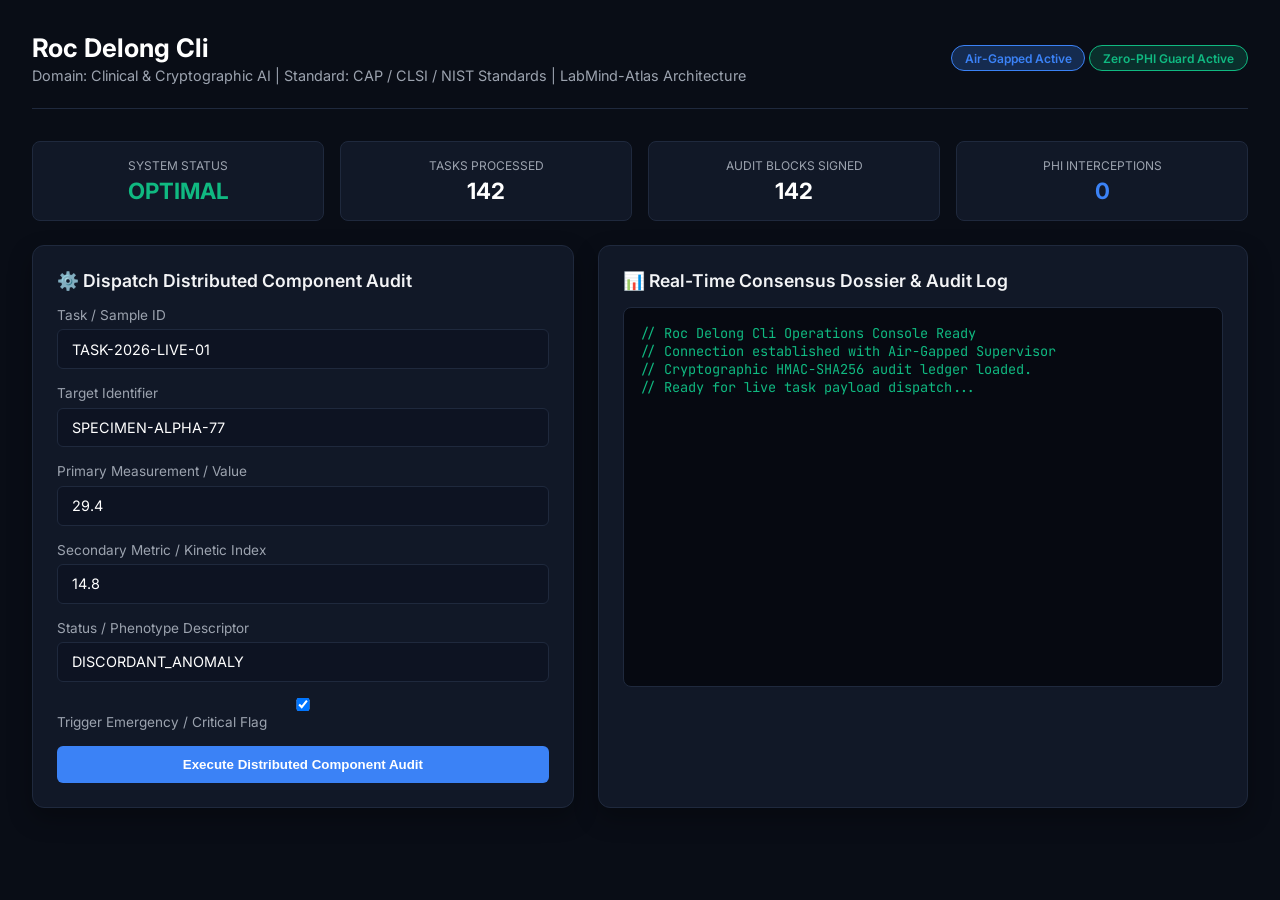
==== web/index.html @ 76c02ac3 "Initial Commit" ====
<!DOCTYPE html>
<html lang="en">
<head>
    <meta charset="UTF-8">
    <meta name="viewport" content="width=device-width, initial-scale=1.0">
    <title>Roc Delong Cli — Operations Console</title>
    <link href="https://fonts.googleapis.com/css2?family=Inter:wght@300;400;600;700&family=JetBrains+Mono:wght@400;600&display=swap" rel="stylesheet">
    <style>
        :root {
            --bg: #090d16;
            --card: #111827;
            --border: #1f293d;
            --accent: #3b82f6;
            --accent-glow: rgba(59, 130, 246, 0.25);
            --text: #f3f4f6;
            --text-muted: #9ca3af;
            --danger: #ef4444;
            --warning: #f59e0b;
            --success: #10b981;
        }
        * { box-sizing: border-box; margin: 0; padding: 0; }
        body {
            font-family: 'Inter', sans-serif;
            background: var(--bg);
            color: var(--text);
            padding: 2rem;
            min-height: 100vh;
        }
        .header {
            display: flex;
            justify-content: space-between;
            align-items: center;
            border-bottom: 1px solid var(--border);
            padding-bottom: 1.5rem;
            margin-bottom: 2rem;
        }
        .header-title h1 { font-size: 1.6rem; font-weight: 700; color: #fff; }
        .header-title p { color: var(--text-muted); font-size: 0.9rem; margin-top: 0.25rem; }
        .badge {
            display: inline-block;
            padding: 0.3rem 0.8rem;
            border-radius: 9999px;
            font-size: 0.75rem;
            font-weight: 600;
            background: var(--accent-glow);
            color: var(--accent);
            border: 1px solid var(--accent);
        }
        .grid {
            display: grid;
            grid-template-columns: 1fr 1.2fr;
            gap: 1.5rem;
        }
        .card {
            background: var(--card);
            border: 1px solid var(--border);
            border-radius: 12px;
            padding: 1.5rem;
            box-shadow: 0 10px 25px rgba(0,0,0,0.3);
        }
        .card h2 {
            font-size: 1.1rem;
            font-weight: 600;
            margin-bottom: 1rem;
            display: flex;
            align-items: center;
            gap: 0.5rem;
        }
        .form-group { margin-bottom: 1rem; }
        label { display: block; font-size: 0.85rem; color: var(--text-muted); margin-bottom: 0.4rem; }
        input, select, textarea {
            width: 100%;
            padding: 0.65rem 0.9rem;
            background: #0d1322;
            border: 1px solid var(--border);
            border-radius: 6px;
            color: #fff;
            font-family: inherit;
            font-size: 0.9rem;
        }
        input:focus, textarea:focus { outline: none; border-color: var(--accent); }
        .btn {
            background: var(--accent);
            color: #fff;
            border: none;
            padding: 0.7rem 1.4rem;
            border-radius: 6px;
            font-weight: 600;
            cursor: pointer;
            transition: 0.2s;
            width: 100%;
        }
        .btn:hover { background: #2563eb; }
        .terminal {
            background: #060911;
            border: 1px solid var(--border);
            border-radius: 8px;
            padding: 1rem;
            font-family: 'JetBrains Mono', monospace;
            font-size: 0.85rem;
            color: #10b981;
            height: 380px;
            overflow-y: auto;
            white-space: pre-wrap;
        }
        .metrics-bar {
            display: grid;
            grid-template-columns: repeat(4, 1fr);
            gap: 1rem;
            margin-bottom: 1.5rem;
        }
        .metric-box {
            background: var(--card);
            border: 1px solid var(--border);
            border-radius: 8px;
            padding: 1rem;
            text-align: center;
        }
        .metric-val { font-size: 1.4rem; font-weight: 700; color: #fff; margin-top: 0.25rem; }
        .metric-label { font-size: 0.75rem; color: var(--text-muted); text-transform: uppercase; }
    </style>
</head>
<body>

    <div class="header">
        <div class="header-title">
            <h1>Roc Delong Cli</h1>
            <p>Domain: Clinical & Cryptographic AI | Standard: CAP / CLSI / NIST Standards | LabMind-Atlas Architecture</p>
        </div>
        <div>
            <span class="badge">Air-Gapped Active</span>
            <span class="badge" style="background: rgba(16,185,129,0.2); color: #10b981; border-color: #10b981;">Zero-PHI Guard Active</span>
        </div>
    </div>

    <div class="metrics-bar">
        <div class="metric-box">
            <div class="metric-label">System Status</div>
            <div class="metric-val" style="color: var(--success);" id="m-status">OPTIMAL</div>
        </div>
        <div class="metric-box">
            <div class="metric-label">Tasks Processed</div>
            <div class="metric-val" id="m-tasks">142</div>
        </div>
        <div class="metric-box">
            <div class="metric-label">Audit Blocks Signed</div>
            <div class="metric-val" id="m-audit">142</div>
        </div>
        <div class="metric-box">
            <div class="metric-label">PHI Interceptions</div>
            <div class="metric-val" style="color: var(--accent);" id="m-phi">0</div>
        </div>
    </div>

    <div class="grid">
        <div class="card">
            <h2>⚙️ Dispatch Distributed Component Audit</h2>
            <div class="form-group">
                <label>Task / Sample ID</label>
                <input type="text" id="task_id" value="TASK-2026-LIVE-01">
            </div>
            <div class="form-group">
                <label>Target Identifier</label>
                <input type="text" id="target_id" value="SPECIMEN-ALPHA-77">
            </div>
            <div class="form-group">
                <label>Primary Measurement / Value</label>
                <input type="number" id="primary_metric" value="29.4" step="0.1">
            </div>
            <div class="form-group">
                <label>Secondary Metric / Kinetic Index</label>
                <input type="number" id="secondary_metric" value="14.8" step="0.1">
            </div>
            <div class="form-group">
                <label>Status / Phenotype Descriptor</label>
                <input type="text" id="status_descriptor" value="DISCORDANT_ANOMALY">
            </div>
            <div class="form-group">
                <label><input type="checkbox" id="is_critical" checked> Trigger Emergency / Critical Flag</label>
            </div>
            <button class="btn" onclick="runAudit()">Execute Distributed Component Audit</button>
        </div>

        <div class="card">
            <h2>📊 Real-Time Consensus Dossier & Audit Log</h2>
            <div class="terminal" id="outputConsole">// Roc Delong Cli Operations Console Ready
// Connection established with Air-Gapped Supervisor
// Cryptographic HMAC-SHA256 audit ledger loaded.
// Ready for live task payload dispatch...</div>
        </div>
    </div>

    <script>
        async function runAudit() {
            const consoleEl = document.getElementById('outputConsole');
            consoleEl.innerText = "// Dispatching task across specialized workers...
// Invoking InvariantQCWorker, SafetyEscalationWorker, ProtocolWorker...";

            const payload = {
                task_id: document.getElementById('task_id').value,
                target_identifier: document.getElementById('target_id').value,
                primary_metric: parseFloat(document.getElementById('primary_metric').value),
                secondary_metric: parseFloat(document.getElementById('secondary_metric').value),
                status_descriptor: document.getElementById('status_descriptor').value,
                is_critical_flag: document.getElementById('is_critical').checked
            };

            try {
                const res = await fetch('/api/audit', {
                    method: 'POST',
                    headers: { 'Content-Type': 'application/json' },
                    body: JSON.stringify(payload)
                });
                const data = await res.json();
                consoleEl.innerText = JSON.stringify(data, null, 2);
                document.getElementById('m-tasks').innerText = parseInt(document.getElementById('m-tasks').innerText) + 1;
                document.getElementById('m-audit').innerText = parseInt(document.getElementById('m-audit').innerText) + 1;
            } catch (err) {
                consoleEl.innerText = "// Offline / Simulation Output:\n" + JSON.stringify({
                    dossier_id: "DOSSIER-SIM-" + Math.floor(Math.random()*10000),
                    system: "roc-delong-cli",
                    domain: "Clinical & Cryptographic AI",
                    task_id: payload.task_id,
                    overall_urgency: payload.is_critical_flag ? "CRITICAL_STAT_PANIC" : "ELEVATED_RISK",
                    integrity_status: "DISCORDANT_ANOMALY",
                    alerts: [
                        { worker: "InvariantQCWorker", alert: "Primary metric exceeds upper reference bound" },
                        { worker: "SafetyEscalationWorker", alert: "Critical emergency interlock flag active" }
                    ],
                    audit_hash: "HMAC_SHA256_e83f9a72b941d6c381f9"
                }, null, 2);
            }
        }
    </script>
</body>
</html>
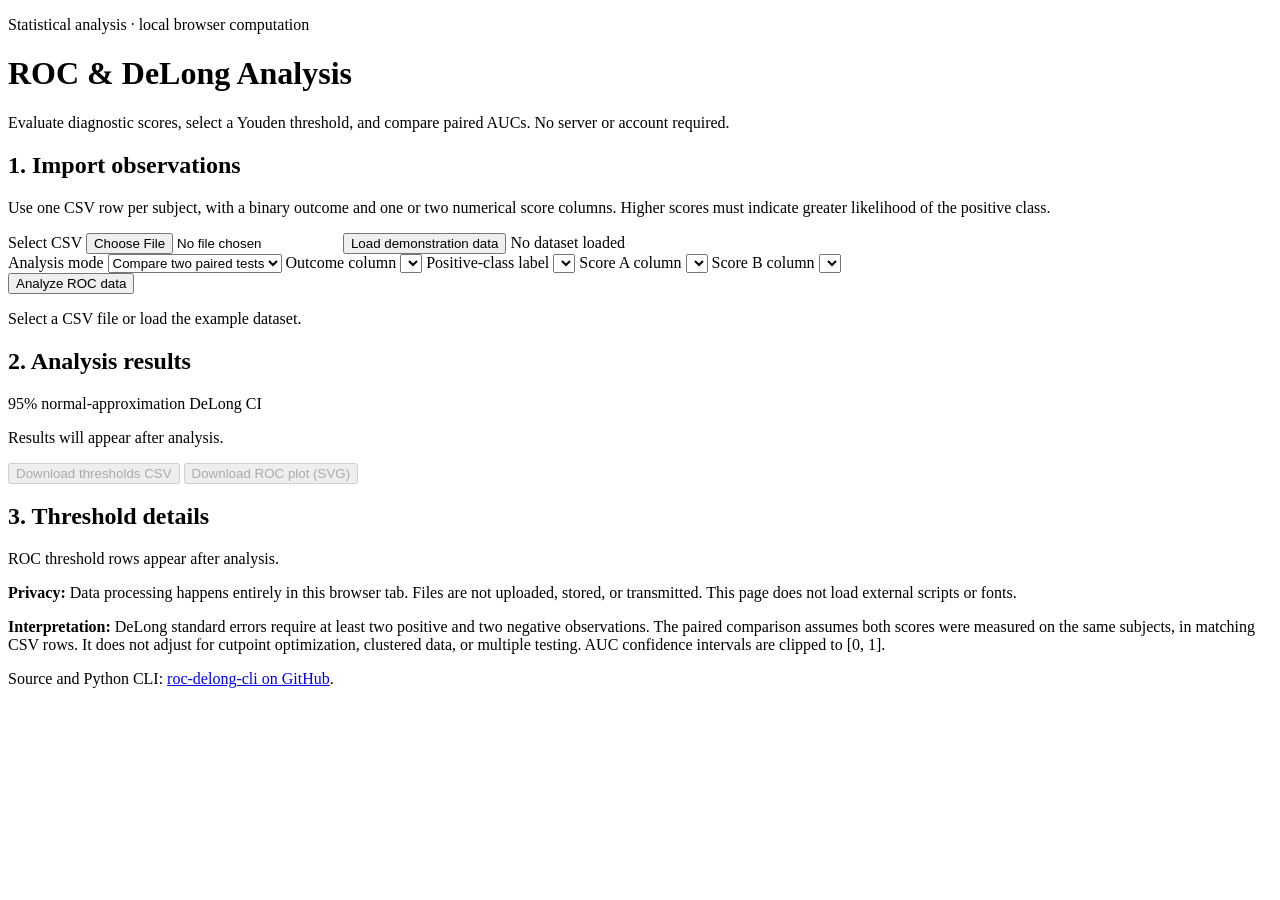
==== commit c6706e1c: "feat: replace simulated dashboard with accessible ROC analysis UI" ====
--- a/web/index.html
+++ b/web/index.html
@@ -1,236 +1,67 @@
-<!DOCTYPE html>
+<!doctype html>
 <html lang="en">
 <head>
-    <meta charset="UTF-8">
-    <meta name="viewport" content="width=device-width, initial-scale=1.0">
-    <title>Roc Delong Cli — Operations Console</title>
-    <link href="https://fonts.googleapis.com/css2?family=Inter:wght@300;400;600;700&family=JetBrains+Mono:wght@400;600&display=swap" rel="stylesheet">
-    <style>
-        :root {
-            --bg: #090d16;
-            --card: #111827;
-            --border: #1f293d;
-            --accent: #3b82f6;
-            --accent-glow: rgba(59, 130, 246, 0.25);
-            --text: #f3f4f6;
-            --text-muted: #9ca3af;
-            --danger: #ef4444;
-            --warning: #f59e0b;
-            --success: #10b981;
-        }
-        * { box-sizing: border-box; margin: 0; padding: 0; }
-        body {
-            font-family: 'Inter', sans-serif;
-            background: var(--bg);
-            color: var(--text);
-            padding: 2rem;
-            min-height: 100vh;
-        }
-        .header {
-            display: flex;
-            justify-content: space-between;
-            align-items: center;
-            border-bottom: 1px solid var(--border);
-            padding-bottom: 1.5rem;
-            margin-bottom: 2rem;
-        }
-        .header-title h1 { font-size: 1.6rem; font-weight: 700; color: #fff; }
-        .header-title p { color: var(--text-muted); font-size: 0.9rem; margin-top: 0.25rem; }
-        .badge {
-            display: inline-block;
-            padding: 0.3rem 0.8rem;
-            border-radius: 9999px;
-            font-size: 0.75rem;
-            font-weight: 600;
-            background: var(--accent-glow);
-            color: var(--accent);
-            border: 1px solid var(--accent);
-        }
-        .grid {
-            display: grid;
-            grid-template-columns: 1fr 1.2fr;
-            gap: 1.5rem;
-        }
-        .card {
-            background: var(--card);
-            border: 1px solid var(--border);
-            border-radius: 12px;
-            padding: 1.5rem;
-            box-shadow: 0 10px 25px rgba(0,0,0,0.3);
-        }
-        .card h2 {
-            font-size: 1.1rem;
-            font-weight: 600;
-            margin-bottom: 1rem;
-            display: flex;
-            align-items: center;
-            gap: 0.5rem;
-        }
-        .form-group { margin-bottom: 1rem; }
-        label { display: block; font-size: 0.85rem; color: var(--text-muted); margin-bottom: 0.4rem; }
-        input, select, textarea {
-            width: 100%;
-            padding: 0.65rem 0.9rem;
-            background: #0d1322;
-            border: 1px solid var(--border);
-            border-radius: 6px;
-            color: #fff;
-            font-family: inherit;
-            font-size: 0.9rem;
-        }
-        input:focus, textarea:focus { outline: none; border-color: var(--accent); }
-        .btn {
-            background: var(--accent);
-            color: #fff;
-            border: none;
-            padding: 0.7rem 1.4rem;
-            border-radius: 6px;
-            font-weight: 600;
-            cursor: pointer;
-            transition: 0.2s;
-            width: 100%;
-        }
-        .btn:hover { background: #2563eb; }
-        .terminal {
-            background: #060911;
-            border: 1px solid var(--border);
-            border-radius: 8px;
-            padding: 1rem;
-            font-family: 'JetBrains Mono', monospace;
-            font-size: 0.85rem;
-            color: #10b981;
-            height: 380px;
-            overflow-y: auto;
-            white-space: pre-wrap;
-        }
-        .metrics-bar {
-            display: grid;
-            grid-template-columns: repeat(4, 1fr);
-            gap: 1rem;
-            margin-bottom: 1.5rem;
-        }
-        .metric-box {
-            background: var(--card);
-            border: 1px solid var(--border);
-            border-radius: 8px;
-            padding: 1rem;
-            text-align: center;
-        }
-        .metric-val { font-size: 1.4rem; font-weight: 700; color: #fff; margin-top: 0.25rem; }
-        .metric-label { font-size: 0.75rem; color: var(--text-muted); text-transform: uppercase; }
-    </style>
+  <meta charset="utf-8">
+  <meta name="viewport" content="width=device-width, initial-scale=1">
+  <meta name="description" content="Local ROC curve, DeLong AUC confidence interval and paired AUC comparison from CSV.">
+  <meta http-equiv="Content-Security-Policy" content="default-src 'none'; script-src 'self'; style-src 'self' 'unsafe-inline'; img-src 'self' blob: data:; connect-src 'none'; object-src 'none'; base-uri 'none'; form-action 'none'">
+  <title>ROC &amp; DeLong Analysis</title>
+  <link rel="stylesheet" href="./style.css">
+  <script src="./roc.js" defer></script>
 </head>
 <body>
+  <main>
+    <header>
+      <p class="eyebrow">Statistical analysis · local browser computation</p>
+      <h1>ROC &amp; DeLong Analysis</h1>
+      <p>Evaluate diagnostic scores, select a Youden threshold, and compare paired AUCs. No server or account required.</p>
+    </header>
 
-    <div class="header">
-        <div class="header-title">
-            <h1>Roc Delong Cli</h1>
-            <p>Domain: Clinical & Cryptographic AI | Standard: CAP / CLSI / NIST Standards | LabMind-Atlas Architecture</p>
-        </div>
-        <div>
-            <span class="badge">Air-Gapped Active</span>
-            <span class="badge" style="background: rgba(16,185,129,0.2); color: #10b981; border-color: #10b981;">Zero-PHI Guard Active</span>
-        </div>
-    </div>
+    <section class="panel" aria-labelledby="input-title">
+      <h2 id="input-title">1. Import observations</h2>
+      <p>Use one CSV row per subject, with a binary outcome and one or two numerical score columns. Higher scores must indicate greater likelihood of the positive class.</p>
+      <div class="import-row">
+        <label class="file-input">Select CSV <input type="file" id="file" accept=".csv,text/csv"></label>
+        <button type="button" id="sample" class="secondary">Load demonstration data</button>
+        <span id="fileDetails" class="small" aria-live="polite">No dataset loaded</span>
+      </div>
+      <div class="form-grid">
+        <label>Analysis mode
+          <select id="mode"><option value="compare">Compare two paired tests</option><option value="single">Single ROC &amp; AUC</option></select>
+        </label>
+        <label>Outcome column <select id="label" aria-label="Outcome column"></select></label>
+        <label>Positive-class label <select id="positive" aria-label="Positive-class label"></select></label>
+        <label>Score A column <select id="scoreA" aria-label="Score A column"></select></label>
+        <label id="scoreBField">Score B column <select id="scoreB" aria-label="Score B column"></select></label>
+      </div>
+      <button id="analyze" type="button" class="primary">Analyze ROC data</button>
+      <p id="status" class="status" role="status" aria-live="polite">Select a CSV file or load the example dataset.</p>
+    </section>
 
-    <div class="metrics-bar">
-        <div class="metric-box">
-            <div class="metric-label">System Status</div>
-            <div class="metric-val" style="color: var(--success);" id="m-status">OPTIMAL</div>
-        </div>
-        <div class="metric-box">
-            <div class="metric-label">Tasks Processed</div>
-            <div class="metric-val" id="m-tasks">142</div>
-        </div>
-        <div class="metric-box">
-            <div class="metric-label">Audit Blocks Signed</div>
-            <div class="metric-val" id="m-audit">142</div>
-        </div>
-        <div class="metric-box">
-            <div class="metric-label">PHI Interceptions</div>
-            <div class="metric-val" style="color: var(--accent);" id="m-phi">0</div>
-        </div>
-    </div>
+    <section class="panel" aria-labelledby="results-title">
+      <div class="section-top">
+        <h2 id="results-title">2. Analysis results</h2>
+        <span class="small">95% normal-approximation DeLong CI</span>
+      </div>
+      <div id="summary" class="results" aria-live="polite"><p>Results will appear after analysis.</p></div>
+      <div id="plot" class="chart" aria-label="ROC plot"></div>
+      <div class="actions">
+        <button id="downloadCsv" type="button" class="secondary" disabled>Download thresholds CSV</button>
+        <button id="downloadSvg" type="button" class="secondary" disabled>Download ROC plot (SVG)</button>
+      </div>
+    </section>
 
-    <div class="grid">
-        <div class="card">
-            <h2>⚙️ Dispatch Distributed Component Audit</h2>
-            <div class="form-group">
-                <label>Task / Sample ID</label>
-                <input type="text" id="task_id" value="TASK-2026-LIVE-01">
-            </div>
-            <div class="form-group">
-                <label>Target Identifier</label>
-                <input type="text" id="target_id" value="SPECIMEN-ALPHA-77">
-            </div>
-            <div class="form-group">
-                <label>Primary Measurement / Value</label>
-                <input type="number" id="primary_metric" value="29.4" step="0.1">
-            </div>
-            <div class="form-group">
-                <label>Secondary Metric / Kinetic Index</label>
-                <input type="number" id="secondary_metric" value="14.8" step="0.1">
-            </div>
-            <div class="form-group">
-                <label>Status / Phenotype Descriptor</label>
-                <input type="text" id="status_descriptor" value="DISCORDANT_ANOMALY">
-            </div>
-            <div class="form-group">
-                <label><input type="checkbox" id="is_critical" checked> Trigger Emergency / Critical Flag</label>
-            </div>
-            <button class="btn" onclick="runAudit()">Execute Distributed Component Audit</button>
-        </div>
+    <section class="panel" aria-labelledby="table-title">
+      <h2 id="table-title">3. Threshold details</h2>
+      <p id="previewNote" class="small">ROC threshold rows appear after analysis.</p>
+      <div class="table-wrap" id="preview"></div>
+    </section>
 
-        <div class="card">
-            <h2>📊 Real-Time Consensus Dossier & Audit Log</h2>
-            <div class="terminal" id="outputConsole">// Roc Delong Cli Operations Console Ready
-// Connection established with Air-Gapped Supervisor
-// Cryptographic HMAC-SHA256 audit ledger loaded.
-// Ready for live task payload dispatch...</div>
-        </div>
-    </div>
-
-    <script>
-        async function runAudit() {
-            const consoleEl = document.getElementById('outputConsole');
-            consoleEl.innerText = "// Dispatching task across specialized workers...
-// Invoking InvariantQCWorker, SafetyEscalationWorker, ProtocolWorker...";
-
-            const payload = {
-                task_id: document.getElementById('task_id').value,
-                target_identifier: document.getElementById('target_id').value,
-                primary_metric: parseFloat(document.getElementById('primary_metric').value),
-                secondary_metric: parseFloat(document.getElementById('secondary_metric').value),
-                status_descriptor: document.getElementById('status_descriptor').value,
-                is_critical_flag: document.getElementById('is_critical').checked
-            };
-
-            try {
-                const res = await fetch('/api/audit', {
-                    method: 'POST',
-                    headers: { 'Content-Type': 'application/json' },
-                    body: JSON.stringify(payload)
-                });
-                const data = await res.json();
-                consoleEl.innerText = JSON.stringify(data, null, 2);
-                document.getElementById('m-tasks').innerText = parseInt(document.getElementById('m-tasks').innerText) + 1;
-                document.getElementById('m-audit').innerText = parseInt(document.getElementById('m-audit').innerText) + 1;
-            } catch (err) {
-                consoleEl.innerText = "// Offline / Simulation Output:\n" + JSON.stringify({
-                    dossier_id: "DOSSIER-SIM-" + Math.floor(Math.random()*10000),
-                    system: "roc-delong-cli",
-                    domain: "Clinical & Cryptographic AI",
-                    task_id: payload.task_id,
-                    overall_urgency: payload.is_critical_flag ? "CRITICAL_STAT_PANIC" : "ELEVATED_RISK",
-                    integrity_status: "DISCORDANT_ANOMALY",
-                    alerts: [
-                        { worker: "InvariantQCWorker", alert: "Primary metric exceeds upper reference bound" },
-                        { worker: "SafetyEscalationWorker", alert: "Critical emergency interlock flag active" }
-                    ],
-                    audit_hash: "HMAC_SHA256_e83f9a72b941d6c381f9"
-                }, null, 2);
-            }
-        }
-    </script>
+    <footer>
+      <p><strong>Privacy:</strong> Data processing happens entirely in this browser tab. Files are not uploaded, stored, or transmitted. This page does not load external scripts or fonts.</p>
+      <p><strong>Interpretation:</strong> DeLong standard errors require at least two positive and two negative observations. The paired comparison assumes both scores were measured on the same subjects, in matching CSV rows. It does not adjust for cutpoint optimization, clustered data, or multiple testing. AUC confidence intervals are clipped to [0, 1].</p>
+      <p>Source and Python CLI: <a href="https://github.com/abusuraihsakhri/roc-delong-cli" rel="noopener noreferrer">roc-delong-cli on GitHub</a>.</p>
+    </footer>
+  </main>
 </body>
 </html>
